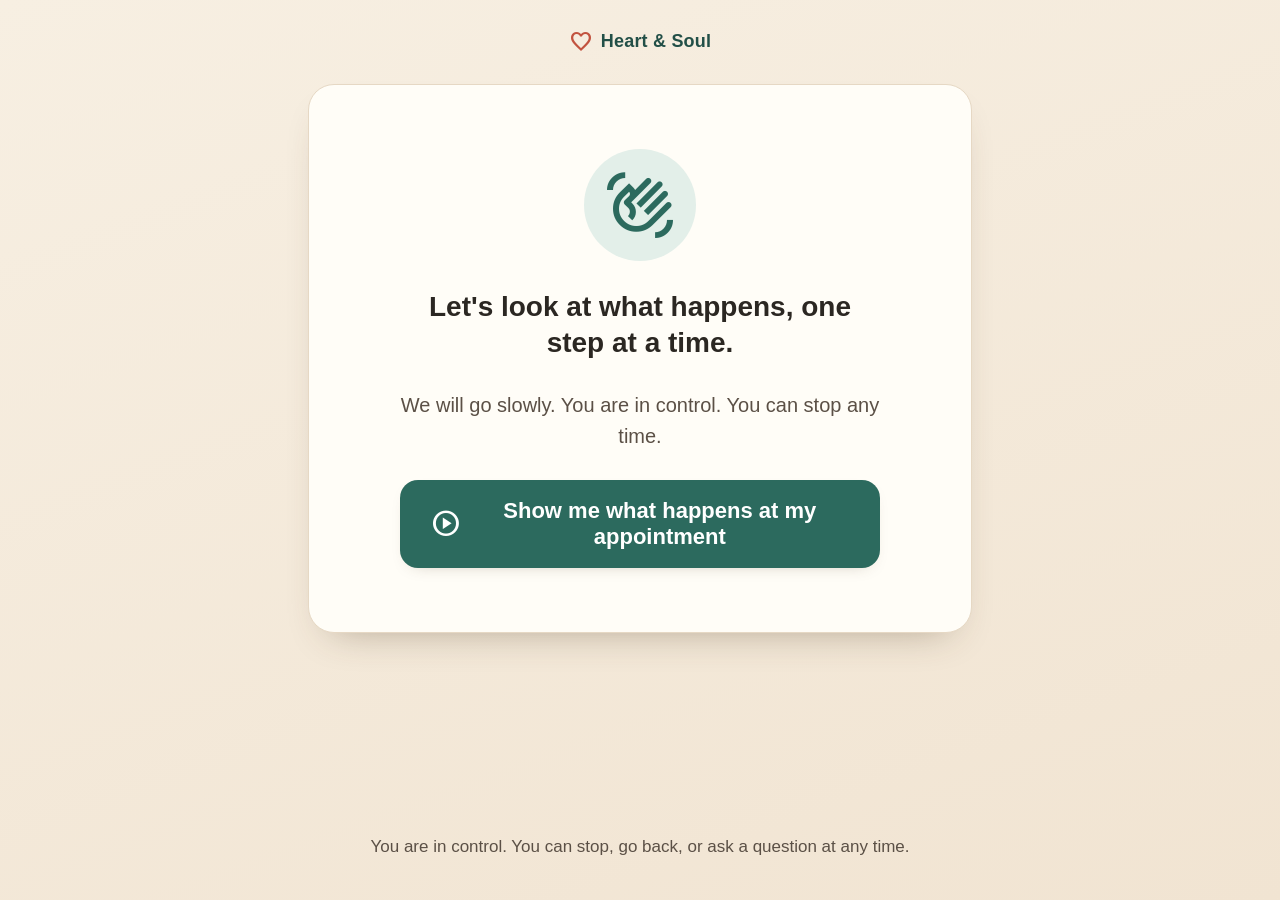
==== robyn-explainer/index.html @ c8f6f1ed "Add Robyn easy-read appointment explainer + Pages redirect Co-Authored-By: Claude Opus 4.8 <noreply@" ====
<!DOCTYPE html>
<html lang="en">
<head>
  <meta charset="UTF-8" />
  <meta name="viewport" content="width=device-width, initial-scale=1, viewport-fit=cover" />
  <title>My appointment, one step at a time</title>
  <meta name="description" content="An easy-read, step-by-step explainer for medical appointments." />
  <link rel="stylesheet" href="style.css" />
</head>
<body>
  <!-- Skip link for keyboard users -->
  <a class="skip-link" href="#main">Skip to the main part</a>

  <div class="app">
    <header class="app__header">
      <span class="brand">
        <span class="symbol brand__mark" aria-hidden="true">favorite</span>
        <span class="brand__name">Heart &amp; Soul</span>
      </span>
    </header>

    <main id="main" class="app__main">

      <!-- ============================================================
           SCREEN: WELCOME
           ============================================================ -->
      <section class="screen screen--welcome is-active" id="screen-welcome" aria-labelledby="welcome-title" tabindex="-1">
        <span class="symbol screen__icon" aria-hidden="true">waving_hand</span>
        <h1 id="welcome-title" class="screen__title">Let's look at what happens, one step at a time.</h1>
        <p class="screen__lead">We will go slowly. You are in control. You can stop any time.</p>
        <button type="button" class="btn btn--primary btn--big" id="start-btn">
          <span class="symbol" aria-hidden="true">play_circle</span>
          <span>Show me what happens at my appointment</span>
        </button>
      </section>

      <!-- ============================================================
           SCREEN: PICKER
           ============================================================ -->
      <section class="screen" id="screen-picker" hidden aria-labelledby="picker-title" tabindex="-1">
        <h2 id="picker-title" class="screen__title">What is your appointment for?</h2>
        <p class="screen__lead">Pick one. We will explain it, step by step.</p>

        <ul class="picker" role="list">
          <li>
            <button type="button" class="card" data-procedure="blood-test">
              <span class="symbol card__icon" aria-hidden="true">bloodtype</span>
              <span class="card__title">Blood test</span>
              <span class="card__hint">We take a little blood to check your health.</span>
            </button>
          </li>
          <li>
            <button type="button" class="card" data-procedure="blood-pressure">
              <span class="symbol card__icon" aria-hidden="true">monitor_heart</span>
              <span class="card__title">Blood pressure check</span>
              <span class="card__hint">A soft band gives your arm a gentle squeeze.</span>
            </button>
          </li>
          <li>
            <button type="button" class="card card--ghost" data-procedure="custom">
              <span class="symbol card__icon" aria-hidden="true">edit_note</span>
              <span class="card__title">Paste my own words</span>
              <span class="card__hint">Put in your own letter. We make it easy to read.</span>
            </button>
          </li>
        </ul>
      </section>

      <!-- ============================================================
           SCREEN: PASTE-MY-OWN-WORDS
           ============================================================ -->
      <section class="screen" id="screen-custom" hidden aria-labelledby="custom-title" tabindex="-1">
        <span class="symbol screen__icon" aria-hidden="true">edit_note</span>
        <h2 id="custom-title" class="screen__title">Paste the words from your letter.</h2>
        <p class="screen__lead">We will break them into small, simple steps you can read.</p>
        <label class="visually-hidden" for="custom-input">Paste your appointment words here</label>
        <textarea id="custom-input" class="custom-input" rows="6"
          placeholder="For example: You have an appointment for a blood test. Please arrive ten minutes early. You do not need to stop eating."></textarea>
        <nav class="step__nav" aria-label="Move between steps">
          <button type="button" class="btn btn--secondary" id="custom-back-btn">
            <span class="symbol" aria-hidden="true">arrow_back</span>
            <span>Back</span>
          </button>
          <button type="button" class="btn btn--primary" id="custom-go-btn">
            <span>Make it easy to read</span>
            <span class="symbol" aria-hidden="true">arrow_forward</span>
          </button>
        </nav>
      </section>

      <!-- ============================================================
           SCREEN: EXPLAINER STEP (one step per screen, data-driven)
           Also renders the CONSENT step when the step has choices.
           ============================================================ -->
      <section class="screen" id="screen-step" hidden aria-labelledby="step-sentence" tabindex="-1">
        <p class="step__count"><span id="step-current">1</span> of <span id="step-total">6</span></p>
        <div class="progress" id="progress" aria-hidden="true"></div>

        <figure class="step__figure">
          <span class="symbol step__icon" id="step-icon" aria-hidden="true">vaccines</span>
        </figure>

        <h2 class="step__sentence" id="step-sentence" tabindex="-1">&nbsp;</h2>

        <p class="step__why">
          <span class="step__why-label">Why this happens</span>
          <span id="step-why-text"></span>
        </p>

        <!-- Consent choices (shown only for a consent step) -->
        <fieldset class="choices" id="step-choices" hidden>
          <legend class="visually-hidden">Choose one</legend>
        </fieldset>

        <!-- Optional self-soothe, only runs when she taps it -->
        <button type="button" class="btn btn--calm" id="countdown-btn" hidden>
          <span class="symbol" aria-hidden="true">self_improvement</span>
          <span>Count me down: 3, 2, 1</span>
        </button>
        <p class="countdown-status" id="countdown-status" role="status" aria-live="assertive"></p>

        <button type="button" class="btn btn--ghost btn--listen" id="listen-step-btn">
          <span class="symbol" aria-hidden="true">volume_up</span>
          <span>Read this step to me</span>
        </button>

        <nav class="step__nav" aria-label="Move between steps">
          <button type="button" class="btn btn--secondary" id="back-btn">
            <span class="symbol" aria-hidden="true">arrow_back</span>
            <span>Back</span>
          </button>
          <button type="button" class="btn btn--primary" id="next-btn">
            <span id="next-label">Next</span>
            <span class="symbol" aria-hidden="true">arrow_forward</span>
          </button>
        </nav>
      </section>

      <!-- ============================================================
           SCREEN: END
           ============================================================ -->
      <section class="screen screen--end" id="screen-end" hidden aria-labelledby="end-title" tabindex="-1">
        <span class="symbol screen__icon screen__icon--good" aria-hidden="true">check_circle</span>
        <h2 id="end-title" class="screen__title">That's the whole visit. You've got this.</h2>
        <p class="screen__lead">You can hear it all out loud, or keep a card to show staff.</p>

        <div class="card-preview" id="card-preview" hidden>
          <p class="card-preview__line">
            <span class="symbol" aria-hidden="true">verified</span>
            <span id="card-preview-text"></span>
          </p>
        </div>

        <div class="end__actions">
          <button type="button" class="btn btn--secondary" id="read-all-btn">
            <span class="symbol" aria-hidden="true">volume_up</span>
            <span>Read the whole thing to me</span>
          </button>
          <button type="button" class="btn btn--primary btn--big" id="download-btn">
            <span class="symbol" aria-hidden="true">download</span>
            <span>Download my card</span>
          </button>
          <button type="button" class="btn btn--ghost" id="restart-btn">
            <span class="symbol" aria-hidden="true">restart_alt</span>
            <span>Start again</span>
          </button>
        </div>
      </section>

    </main>

    <footer class="app__footer">
      <p>You are in control. You can stop, go back, or ask a question at any time.</p>
    </footer>
  </div>

  <!-- ============================================================
       PRINT CARD — hidden on screen, shown only when printing.
       Populated by app.js so "Download my card" (print-to-PDF)
       produces a one-page card with selectable text.
       ============================================================ -->
  <div id="print-card" class="print-card" aria-hidden="true"></div>

  <script src="procedures.js"></script>
  <script src="app.js"></script>
</body>
</html>
---- robyn-explainer/style.css ----
/* ============================================================
   Heart & Soul — easy-read appointment explainer
   Checkpoint 1: design system (warm, calm, easy-read, accessible)

   Built to easy-read principles:
   - one idea per step, plain words, a symbol for each idea
   - body text 20px (well above the 18px floor), nothing under 16px
   - soft warm background (never #fff), warm dark ink at AA+ contrast
   - large touch targets (>=44px, mostly ~60px), generous spacing
   - visible focus ring on every control
   - respects prefers-reduced-motion; no timers, no auto-advance
   ============================================================ */

/* ---- Local icon font (no live fetch) -------------------------------
   Material Symbols Outlined (Apache-2.0), bundled in /assets.
   NOTE: Tested, photo-symbol banks like Photosymbols are the gold
   standard for easy-read and should be swapped in for production.
   One clean, consistent symbol per idea. -------------------------- */
@font-face {
  font-family: "Material Symbols Outlined";
  font-style: normal;
  font-weight: 400;
  font-display: block;
  src: url("assets/material-symbols.woff2") format("woff2");
}

.symbol {
  font-family: "Material Symbols Outlined";
  font-weight: normal;
  font-style: normal;
  line-height: 1;
  letter-spacing: normal;
  text-transform: none;
  display: inline-block;
  white-space: nowrap;
  word-wrap: normal;
  direction: ltr;
  font-feature-settings: "liga";
  -webkit-font-feature-settings: "liga";
  -webkit-font-smoothing: antialiased;
  /* consistent outline style for every symbol */
  font-variation-settings: "FILL" 0, "wght" 400, "GRAD" 0, "opsz" 48;
}

/* ============================================================
   DESIGN TOKENS
   ============================================================ */
:root {
  /* Warm, calm palette ------------------------------------- */
  --bg-1: #f7efe2;          /* soft warm sand (page) */
  --bg-2: #f1e4d2;          /* slightly deeper warm tone */
  --surface: #fffdf7;       /* warm near-white card (never pure #fff) */
  --surface-sunk: #f6eede;  /* sunken warm panel */
  --edge: #e6d8c4;          /* soft warm border */

  --ink: #2b2722;           /* warm near-black text (not pure #000) */
  --ink-soft: #5b5046;      /* muted ink for labels (AA on surface) */

  --primary: #2c6a5e;       /* calm deep teal */
  --primary-strong: #224f47;/* hover/active */
  --primary-tint: #e3efe9;  /* soft teal wash for icon badges */

  --calm: #f3dccb;          /* warm peach for the soothe button */
  --calm-strong: #e9c6ab;
  --calm-ink: #7a4a2f;      /* warm ink that reads on peach */

  --gold: #b9802b;          /* warm highlight for chosen/consent */
  --gold-tint: #f6e9cf;

  --focus: #1452c4;         /* high-contrast focus ring (vivid blue) */

  /* Type scale (rem-based so browser zoom to 200% just works) */
  --fs-body: 1.25rem;       /* 20px  — body floor is 18px, we sit above */
  --fs-small: 1.0625rem;    /* 17px  — labels/hints (never below 16px) */
  --fs-step: 1.625rem;      /* 26px  — the one short sentence */
  --fs-title: 1.75rem;      /* 28px  — screen headings */
  --lh: 1.55;

  /* Spacing — generous and calm */
  --space-1: 0.5rem;
  --space-2: 0.875rem;
  --space-3: 1.25rem;
  --space-4: 1.75rem;
  --space-5: 2.5rem;

  --radius: 18px;
  --radius-lg: 26px;
  --touch: 60px;            /* min target height (>= 44px floor) */
  --shadow: 0 18px 40px -24px rgba(74, 56, 32, 0.45);
  --shadow-soft: 0 6px 18px -12px rgba(74, 56, 32, 0.4);

  --maxw: 44rem;            /* ~704px reading column */
}

/* ============================================================
   RESET / BASE
   ============================================================ */
*,
*::before,
*::after { box-sizing: border-box; }

html { font-size: 100%; -webkit-text-size-adjust: 100%; }

body {
  margin: 0;
  min-height: 100vh;
  font-family: Verdana, Tahoma, "Open Sans", "Segoe UI", sans-serif;
  font-size: var(--fs-body);
  line-height: var(--lh);
  color: var(--ink);
  background: linear-gradient(160deg, var(--bg-1) 0%, var(--bg-2) 100%);
  background-attachment: fixed;
  /* never let text grow a horizontal scrollbar at 200% zoom */
  overflow-x: hidden;
}

p { margin: 0; }
ul { margin: 0; padding: 0; list-style: none; }
strong { font-weight: 700; }

/* Visible focus on EVERY interactive control */
:focus-visible {
  outline: 3px solid var(--focus);
  outline-offset: 3px;
  border-radius: 6px;
}
/* keep it clear even on rounded buttons */
.btn:focus-visible,
.card:focus-visible,
.choice:focus-within {
  outline: 3px solid var(--focus);
  outline-offset: 3px;
}

/* Skip link */
.skip-link {
  position: absolute;
  left: 50%;
  top: -100px;
  transform: translateX(-50%);
  background: var(--ink);
  color: #fff;
  padding: var(--space-2) var(--space-3);
  border-radius: 0 0 var(--radius) var(--radius);
  font-size: var(--fs-small);
  z-index: 20;
  transition: top 0.15s ease;
}
.skip-link:focus { top: 0; }

.visually-hidden {
  position: absolute !important;
  width: 1px; height: 1px;
  padding: 0; margin: -1px;
  overflow: hidden; clip: rect(0 0 0 0);
  white-space: nowrap; border: 0;
}

/* ============================================================
   APP SHELL
   ============================================================ */
.app {
  width: 100%;
  max-width: var(--maxw);
  margin-inline: auto;
  min-height: 100vh;
  padding: var(--space-4) var(--space-3) var(--space-5);
  display: flex;
  flex-direction: column;
  gap: var(--space-4);
}

.app__header { display: flex; justify-content: center; }

.brand {
  display: inline-flex;
  align-items: center;
  gap: 0.5rem;
  color: var(--primary-strong);
  font-weight: 700;
  letter-spacing: 0.01em;
}
.brand__mark { font-size: 1.5rem; color: #c2533f; }
.brand__name { font-size: 1.125rem; }

.app__main {
  flex: 1;
  display: flex;
  flex-direction: column;
}

.app__footer {
  text-align: center;
  color: var(--ink-soft);
  font-size: var(--fs-small);
  max-width: 34rem;
  margin-inline: auto;
}

/* ============================================================
   SCREENS (one shown at a time)
   ============================================================ */
.screen {
  background: var(--surface);
  border: 1px solid var(--edge);
  border-radius: var(--radius-lg);
  box-shadow: var(--shadow);
  padding: var(--space-5) var(--space-4);
  display: flex;
  flex-direction: column;
  align-items: center;
  text-align: center;
  gap: var(--space-3);
}
/* `hidden` must win over the flex display above */
.screen[hidden] { display: none; }

.screen__icon {
  font-size: 4.5rem;
  color: var(--primary);
  background: var(--primary-tint);
  border-radius: 50%;
  width: 7rem;
  height: 7rem;
  display: inline-flex;
  align-items: center;
  justify-content: center;
}
.screen__icon--good { color: var(--primary); background: var(--primary-tint); }

.screen__title {
  margin: 0;
  font-size: var(--fs-title);
  line-height: 1.3;
  font-weight: 700;
  max-width: 30rem;
}
.screen__lead {
  color: var(--ink-soft);
  max-width: 30rem;
}

/* ============================================================
   BUTTONS  (large targets, clear states)
   ============================================================ */
.btn {
  font-family: inherit;
  font-size: var(--fs-body);
  font-weight: 700;
  line-height: 1.2;
  min-height: var(--touch);
  padding: 0.85rem 1.5rem;
  border-radius: var(--radius);
  border: 2px solid transparent;
  cursor: pointer;
  display: inline-flex;
  align-items: center;
  justify-content: center;
  gap: 0.6rem;
  text-align: center;
  transition: background-color 0.15s ease, border-color 0.15s ease,
              transform 0.08s ease, box-shadow 0.15s ease;
}
.btn .symbol { font-size: 1.6rem; }
.btn:active { transform: translateY(1px); }

.btn--big {
  font-size: 1.375rem;
  min-height: 68px;
  padding: 1rem 1.75rem;
}
.btn--big .symbol { font-size: 1.9rem; }

.btn--primary {
  background: var(--primary);
  color: #fff;
  box-shadow: var(--shadow-soft);
}
.btn--primary:hover { background: var(--primary-strong); }

.btn--secondary {
  background: var(--surface);
  color: var(--primary-strong);
  border-color: var(--primary);
}
.btn--secondary:hover { background: var(--primary-tint); }

.btn--ghost {
  background: transparent;
  color: var(--ink-soft);
  border-color: var(--edge);
}
.btn--ghost:hover { background: var(--surface-sunk); color: var(--ink); }

.btn--calm {
  background: var(--calm);
  color: var(--calm-ink);
  border-color: var(--calm-strong);
}
.btn--calm:hover { background: var(--calm-strong); }

.btn--listen { font-weight: 700; }

/* ============================================================
   WELCOME
   ============================================================ */
.screen--welcome { gap: var(--space-4); padding-block: clamp(2.5rem, 8vh, 4rem); }
.screen--welcome .btn { max-width: 30rem; width: 100%; }

/* ============================================================
   PICKER
   ============================================================ */
.picker {
  display: grid;
  gap: var(--space-3);
  width: 100%;
  margin-top: var(--space-2);
}
.card {
  font-family: inherit;
  width: 100%;
  background: var(--surface);
  border: 2px solid var(--edge);
  border-radius: var(--radius);
  padding: var(--space-3) var(--space-4);
  display: grid;
  grid-template-columns: auto 1fr;
  grid-template-rows: auto auto;
  column-gap: var(--space-3);
  row-gap: 0.25rem;
  align-items: center;
  text-align: left;
  cursor: pointer;
  min-height: 5.5rem;
  transition: border-color 0.15s ease, background-color 0.15s ease,
              transform 0.08s ease, box-shadow 0.15s ease;
}
.card:hover {
  border-color: var(--primary);
  background: var(--primary-tint);
  box-shadow: var(--shadow-soft);
}
.card:active { transform: translateY(1px); }
.card__icon {
  grid-row: 1 / span 2;
  font-size: 2.75rem;
  color: var(--primary);
}
.card__title { font-size: 1.375rem; font-weight: 700; color: var(--ink); }
.card__hint { font-size: var(--fs-small); color: var(--ink-soft); }
.card--ghost {
  border-style: dashed;
  background: transparent;
}
.card--ghost .card__icon { color: var(--ink-soft); }

/* ============================================================
   EXPLAINER STEP
   ============================================================ */
.step__count {
  font-size: var(--fs-small);
  font-weight: 700;
  letter-spacing: 0.08em;
  text-transform: uppercase;
  color: var(--ink-soft);
}

.progress {
  display: flex;
  gap: 0.6rem;
  align-items: center;
  margin-bottom: var(--space-1);
}
.progress__dot {
  width: 0.85rem; height: 0.85rem;
  border-radius: 50%;
  background: var(--edge);
}
.progress__dot.is-done { background: var(--primary); }
.progress__dot.is-now {
  background: var(--surface);
  border: 4px solid var(--primary);
  width: 1.15rem; height: 1.15rem;
}

.step__figure { margin: 0; }
.step__icon {
  font-size: 5.5rem;
  color: var(--primary);
  background: var(--primary-tint);
  border-radius: 50%;
  width: 8.5rem;
  height: 8.5rem;
  display: inline-flex;
  align-items: center;
  justify-content: center;
}

.step__sentence {
  margin: 0;
  font-size: var(--fs-step);
  line-height: 1.35;
  font-weight: 700;
  max-width: 28rem;
}

/* hard word shown with a plain inline explanation */
.term {
  text-decoration: underline dotted var(--gold);
  text-underline-offset: 4px;
}
.term__gloss {
  font-weight: 400;
  color: var(--ink-soft);
  font-size: 1.375rem;        /* still well above 16px */
}

.step__why {
  background: var(--surface-sunk);
  border: 1px solid var(--edge);
  border-radius: var(--radius);
  padding: var(--space-3) var(--space-3);
  max-width: 30rem;
  color: var(--ink);
}
.step__why-label {
  display: block;
  font-size: var(--fs-small);
  font-weight: 700;
  text-transform: uppercase;
  letter-spacing: 0.06em;
  color: var(--primary-strong);
  margin-bottom: 0.35rem;
}

.btn--calm,
.btn--listen { width: 100%; max-width: 28rem; }

.step__nav {
  display: flex;
  gap: var(--space-3);
  width: 100%;
  max-width: 30rem;
  margin-top: var(--space-2);
}
.step__nav .btn { flex: 1; }

/* ============================================================
   CONSENT
   ============================================================ */
.choices {
  border: 0;
  margin: 0;
  padding: 0;
  display: grid;
  gap: var(--space-2);
  width: 100%;
  max-width: 30rem;
}
.choice { display: block; cursor: pointer; }
.choice input { position: absolute; opacity: 0; pointer-events: none; }
.choice__body {
  display: flex;
  align-items: center;
  gap: var(--space-3);
  background: var(--surface);
  border: 2px solid var(--edge);
  border-radius: var(--radius);
  padding: var(--space-3);
  min-height: var(--touch);
  transition: border-color 0.15s ease, background-color 0.15s ease;
}
.choice__icon { font-size: 2rem; color: var(--ink-soft); }
.choice__text { font-size: 1.375rem; font-weight: 700; flex: 1; text-align: left; }
.choice__tick {
  font-size: 1.6rem;
  color: var(--primary);
  opacity: 0;
}
.choice:hover .choice__body { border-color: var(--primary); background: var(--primary-tint); }
.choice input:checked + .choice__body {
  border-color: var(--primary);
  background: var(--primary-tint);
}
.choice input:checked + .choice__body .choice__tick { opacity: 1; }
.choice input:checked + .choice__body .choice__icon { color: var(--primary); }

/* ============================================================
   END / CARD
   ============================================================ */
.screen--end .card-preview {
  width: 100%;
  max-width: 30rem;
  background: var(--gold-tint);
  border: 1px solid #e7d3a6;
  border-radius: var(--radius);
  padding: var(--space-3);
}
.card-preview__line {
  display: flex;
  align-items: center;
  gap: 0.6rem;
  justify-content: center;
  font-size: 1.25rem;
  color: #6f4e15;
  flex-wrap: wrap;
}
.card-preview__line .symbol { font-size: 1.6rem; color: var(--gold); }

.end__actions {
  display: flex;
  flex-direction: column;
  gap: var(--space-3);
  width: 100%;
  max-width: 30rem;
  margin-top: var(--space-2);
}

/* ============================================================
   PASTE MY OWN WORDS
   ============================================================ */
.custom-input {
  width: 100%;
  max-width: 32rem;
  font-family: inherit;
  font-size: var(--fs-body);
  line-height: var(--lh);
  color: var(--ink);
  background: var(--surface);
  border: 2px solid var(--edge);
  border-radius: var(--radius);
  padding: var(--space-3);
  resize: vertical;
  min-height: 9rem;
}
.custom-input:focus-visible { outline: 3px solid var(--focus); outline-offset: 3px; }
.custom-input::placeholder { color: #9a8c7c; }

/* ============================================================
   COUNTDOWN (only runs on tap)
   ============================================================ */
.countdown-status {
  min-height: 2.6rem;
  font-size: 2.25rem;
  font-weight: 700;
  color: var(--primary-strong);
  line-height: 1.1;
}
.countdown-status:empty { min-height: 0; }

/* ============================================================
   PRINTABLE CARD
   Hidden on screen; revealed only when printing (print-to-PDF).
   Real text => selectable in the saved PDF.
   ============================================================ */
.print-card { display: none; }

@media print {
  @page { size: A4 portrait; margin: 14mm; }

  /* hide the interactive app, show only the card */
  .app, .skip-link { display: none !important; }

  html, body {
    background: #fff !important;
    color: #1c1c1c;
    font-size: 12pt;
  }

  .print-card {
    display: block;
    color: #1c1c1c;
    font-family: Verdana, Tahoma, "Open Sans", sans-serif;
  }

  .pc-head {
    display: flex;
    align-items: center;
    gap: 10px;
    border-bottom: 2px solid #2c6a5e;
    padding-bottom: 8px;
    margin-bottom: 12px;
  }
  .pc-head__mark { font-size: 26pt; color: #c2533f; }
  .pc-kicker {
    margin: 0; font-size: 10pt; letter-spacing: 0.08em;
    text-transform: uppercase; color: #2c6a5e; font-weight: 700;
  }
  .pc-title { margin: 0; font-size: 20pt; }

  .pc-consent {
    display: flex; align-items: center; gap: 8px;
    background: #f6e9cf;
    border: 1.5pt solid #b9802b;
    border-radius: 8px;
    padding: 8px 12px;
    margin-bottom: 14px;
    font-size: 13pt;
  }
  .pc-consent .symbol { font-size: 18pt; color: #b9802b; }

  .pc-steps { list-style: none; margin: 0; padding: 0; }
  .pc-step {
    display: flex;
    gap: 12px;
    align-items: flex-start;
    padding: 9px 0;
    border-bottom: 1pt solid #e3d8c5;
    break-inside: avoid;
  }
  .pc-step__icon {
    font-size: 22pt; color: #2c6a5e;
    flex: 0 0 auto;
  }
  .pc-step__body { flex: 1; }
  .pc-step__sentence { margin: 0; font-size: 13pt; font-weight: 700; }
  .pc-num { color: #2c6a5e; }
  .pc-step__why { margin: 2px 0 0; font-size: 11pt; color: #444; }
  .pc-gloss { display: block; margin-top: 2px; font-size: 10pt; color: #6f5a2a; }

  .pc-foot {
    margin-top: 14px;
    font-size: 11pt;
    color: #333;
    font-style: italic;
  }
}

/* ============================================================
   MOTION — respect prefers-reduced-motion
   ============================================================ */
@media (prefers-reduced-motion: reduce) {
  *,
  *::before,
  *::after {
    animation-duration: 0.001ms !important;
    animation-iteration-count: 1 !important;
    transition-duration: 0.001ms !important;
    scroll-behavior: auto !important;
  }
}

/* ============================================================
   SMALL SCREENS
   ============================================================ */
@media (max-width: 30rem) {
  :root { --fs-step: 1.5rem; --fs-title: 1.5rem; }
  .app { padding-inline: var(--space-2); }
  .screen { padding: var(--space-4) var(--space-3); }
  .step__nav { flex-direction: row; }
}
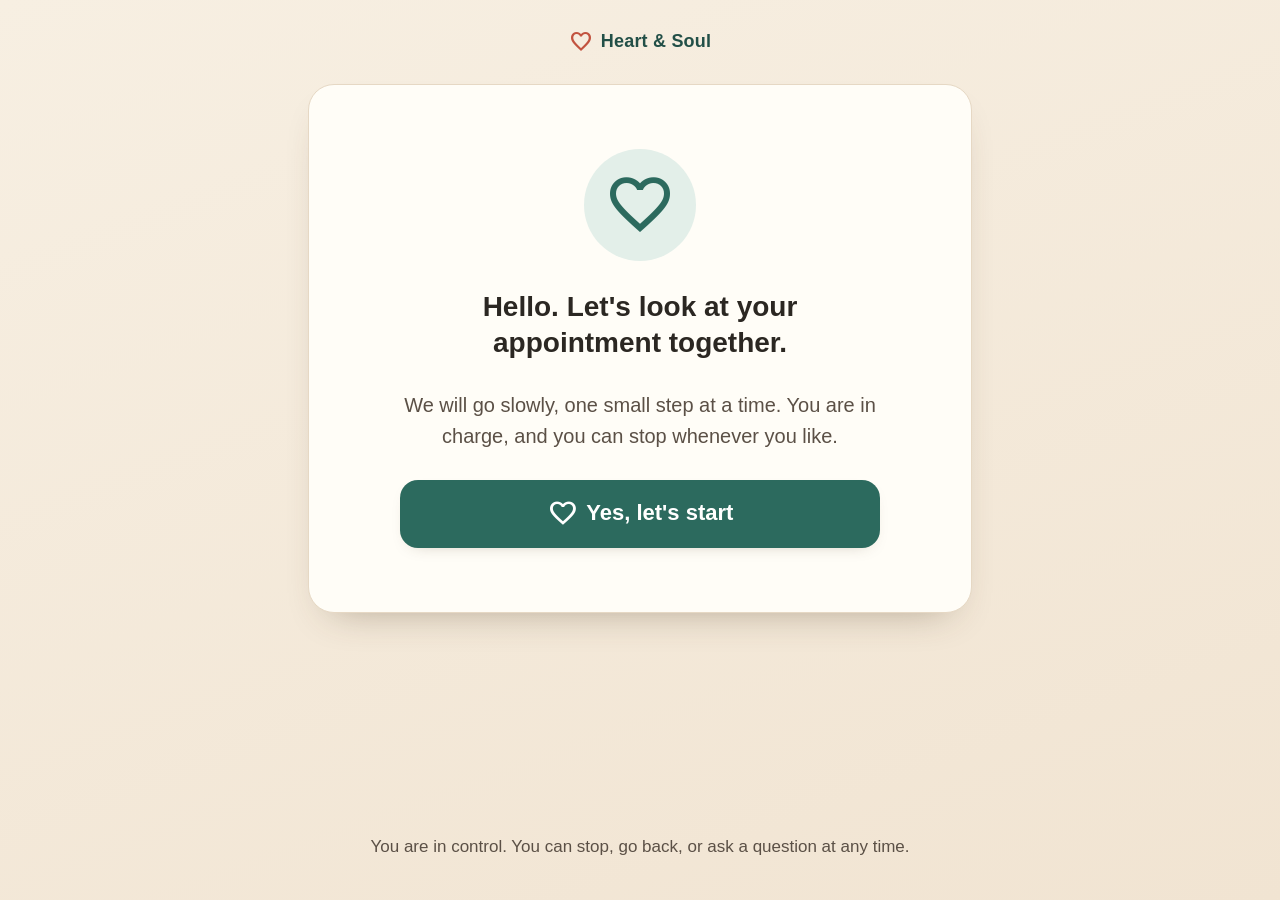
==== commit 6d70b226: "Checkpoint 4: personalised, conversational, staff-aware card - name step + personalised, conversatio" ====
--- a/robyn-explainer/index.html
+++ b/robyn-explainer/index.html
@@ -8,7 +8,6 @@
   <link rel="stylesheet" href="style.css" />
 </head>
 <body>
-  <!-- Skip link for keyboard users -->
   <a class="skip-link" href="#main">Skip to the main part</a>
 
   <div class="app">
@@ -21,32 +20,47 @@
 
     <main id="main" class="app__main">
 
-      <!-- ============================================================
-           SCREEN: WELCOME
-           ============================================================ -->
+      <!-- ============================== WELCOME ============================== -->
       <section class="screen screen--welcome is-active" id="screen-welcome" aria-labelledby="welcome-title" tabindex="-1">
+        <span class="symbol screen__icon" aria-hidden="true">favorite</span>
+        <h1 id="welcome-title" class="screen__title">Hello. Let's look at your appointment together.</h1>
+        <p class="screen__lead">We will go slowly, one small step at a time. You are in charge, and you can stop whenever you like.</p>
+        <button type="button" class="btn btn--primary btn--big" id="start-btn">
+          <span class="symbol" aria-hidden="true">favorite</span>
+          <span>Yes, let's start</span>
+        </button>
+      </section>
+
+      <!-- ============================== NAME ============================== -->
+      <section class="screen" id="screen-name" hidden aria-labelledby="name-title" tabindex="-1">
         <span class="symbol screen__icon" aria-hidden="true">waving_hand</span>
-        <h1 id="welcome-title" class="screen__title">Let's look at what happens, one step at a time.</h1>
-        <p class="screen__lead">We will go slowly. You are in control. You can stop any time.</p>
-        <button type="button" class="btn btn--primary btn--big" id="start-btn">
-          <span class="symbol" aria-hidden="true">play_circle</span>
-          <span>Show me what happens at my appointment</span>
-        </button>
-      </section>
-
-      <!-- ============================================================
-           SCREEN: PICKER
-           ============================================================ -->
+        <h2 id="name-title" class="screen__title">First, what should we call you?</h2>
+        <p class="screen__lead">We use your name to make this yours. You can skip this if you like.</p>
+        <label class="visually-hidden" for="name-input">Your name</label>
+        <input type="text" id="name-input" class="text-input" autocomplete="given-name"
+          placeholder="Type your name" maxlength="40" />
+        <nav class="step__nav" aria-label="Continue">
+          <button type="button" class="btn btn--ghost" id="name-skip-btn">
+            <span>Skip</span>
+          </button>
+          <button type="button" class="btn btn--primary" id="name-continue-btn">
+            <span>Continue</span>
+            <span class="symbol" aria-hidden="true">arrow_forward</span>
+          </button>
+        </nav>
+      </section>
+
+      <!-- ============================== PICKER ============================== -->
       <section class="screen" id="screen-picker" hidden aria-labelledby="picker-title" tabindex="-1">
         <h2 id="picker-title" class="screen__title">What is your appointment for?</h2>
-        <p class="screen__lead">Pick one. We will explain it, step by step.</p>
+        <p class="screen__lead">Pick one. We will explain it, gently, step by step.</p>
 
         <ul class="picker" role="list">
           <li>
             <button type="button" class="card" data-procedure="blood-test">
               <span class="symbol card__icon" aria-hidden="true">bloodtype</span>
               <span class="card__title">Blood test</span>
-              <span class="card__hint">We take a little blood to check your health.</span>
+              <span class="card__hint">A few small, gentle steps to check your health.</span>
             </button>
           </li>
           <li>
@@ -66,16 +80,37 @@
         </ul>
       </section>
 
-      <!-- ============================================================
-           SCREEN: PASTE-MY-OWN-WORDS
-           ============================================================ -->
+      <!-- ============================== PASTE / UPLOAD ============================== -->
       <section class="screen" id="screen-custom" hidden aria-labelledby="custom-title" tabindex="-1">
         <span class="symbol screen__icon" aria-hidden="true">edit_note</span>
         <h2 id="custom-title" class="screen__title">Paste the words from your letter.</h2>
-        <p class="screen__lead">We will break them into small, simple steps you can read.</p>
+        <p class="screen__lead">We turn them into small, simple steps with a picture for each one.</p>
+
+        <div class="helper" role="note">
+          <p class="helper__title"><span class="symbol" aria-hidden="true">lightbulb</span> Why letters are hard</p>
+          <p class="helper__body">Letters often use long words, squeeze everything together, and have no pictures. We fix all three.</p>
+        </div>
+
+        <p class="examples__label">Common letters people paste:</p>
+        <div class="examples" id="examples">
+          <button type="button" class="chip" data-example="blood">Blood test letter</button>
+          <button type="button" class="chip" data-example="xray">X-ray letter</button>
+          <button type="button" class="chip" data-example="preop">Pre-op letter</button>
+        </div>
+
         <label class="visually-hidden" for="custom-input">Paste your appointment words here</label>
-        <textarea id="custom-input" class="custom-input" rows="6"
-          placeholder="For example: You have an appointment for a blood test. Please arrive ten minutes early. You do not need to stop eating."></textarea>
+        <textarea id="custom-input" class="text-input custom-input" rows="6"
+          placeholder="For example: You have an appointment for a blood test. Please come ten minutes early. You do not need to stop eating."></textarea>
+
+        <div class="custom-tools">
+          <label class="btn btn--secondary upload-btn">
+            <span class="symbol" aria-hidden="true">upload_file</span>
+            <span>Upload a text file</span>
+            <input type="file" id="custom-file" accept=".txt,.text,.md,.rtf,text/plain" class="visually-hidden" />
+          </label>
+          <span class="custom-tools__hint" id="custom-file-name">No file chosen yet.</span>
+        </div>
+
         <nav class="step__nav" aria-label="Move between steps">
           <button type="button" class="btn btn--secondary" id="custom-back-btn">
             <span class="symbol" aria-hidden="true">arrow_back</span>
@@ -88,10 +123,7 @@
         </nav>
       </section>
 
-      <!-- ============================================================
-           SCREEN: EXPLAINER STEP (one step per screen, data-driven)
-           Also renders the CONSENT step when the step has choices.
-           ============================================================ -->
+      <!-- ============================== STEP / CONSENT ============================== -->
       <section class="screen" id="screen-step" hidden aria-labelledby="step-sentence" tabindex="-1">
         <p class="step__count"><span id="step-current">1</span> of <span id="step-total">6</span></p>
         <div class="progress" id="progress" aria-hidden="true"></div>
@@ -101,23 +133,31 @@
         </figure>
 
         <h2 class="step__sentence" id="step-sentence" tabindex="-1">&nbsp;</h2>
+
+        <p class="step__note" id="step-note" hidden>
+          <span class="symbol" aria-hidden="true">info</span>
+          <span id="step-note-text"></span>
+        </p>
 
         <p class="step__why">
           <span class="step__why-label">Why this happens</span>
           <span id="step-why-text"></span>
         </p>
 
-        <!-- Consent choices (shown only for a consent step) -->
         <fieldset class="choices" id="step-choices" hidden>
           <legend class="visually-hidden">Choose one</legend>
         </fieldset>
 
-        <!-- Optional self-soothe, only runs when she taps it -->
-        <button type="button" class="btn btn--calm" id="countdown-btn" hidden>
-          <span class="symbol" aria-hidden="true">self_improvement</span>
-          <span>Count me down: 3, 2, 1</span>
-        </button>
-        <p class="countdown-status" id="countdown-status" role="status" aria-live="assertive"></p>
+        <!-- Self-soothe: shown ONLY on the needle step. A shared cue:
+             she taps it and the staff count down with her. -->
+        <div class="soothe" id="soothe" hidden>
+          <p class="soothe__lead">When you are ready, count down together.</p>
+          <button type="button" class="btn btn--calm" id="countdown-btn">
+            <span class="symbol" aria-hidden="true">favorite</span>
+            <span>Count down with me: 3, 2, 1</span>
+          </button>
+          <p class="countdown-status" id="countdown-status" role="status" aria-live="assertive"></p>
+        </div>
 
         <button type="button" class="btn btn--ghost btn--listen" id="listen-step-btn">
           <span class="symbol" aria-hidden="true">volume_up</span>
@@ -136,13 +176,11 @@
         </nav>
       </section>
 
-      <!-- ============================================================
-           SCREEN: END
-           ============================================================ -->
+      <!-- ============================== END ============================== -->
       <section class="screen screen--end" id="screen-end" hidden aria-labelledby="end-title" tabindex="-1">
         <span class="symbol screen__icon screen__icon--good" aria-hidden="true">check_circle</span>
         <h2 id="end-title" class="screen__title">That's the whole visit. You've got this.</h2>
-        <p class="screen__lead">You can hear it all out loud, or keep a card to show staff.</p>
+        <p class="screen__lead">Keep a card to show the staff, or hear it all out loud.</p>
 
         <div class="card-preview" id="card-preview" hidden>
           <p class="card-preview__line">
@@ -151,20 +189,34 @@
           </p>
         </div>
 
-        <div class="end__actions">
-          <button type="button" class="btn btn--secondary" id="read-all-btn">
-            <span class="symbol" aria-hidden="true">volume_up</span>
-            <span>Read the whole thing to me</span>
-          </button>
-          <button type="button" class="btn btn--primary btn--big" id="download-btn">
-            <span class="symbol" aria-hidden="true">download</span>
-            <span>Download my card</span>
-          </button>
-          <button type="button" class="btn btn--ghost" id="restart-btn">
-            <span class="symbol" aria-hidden="true">restart_alt</span>
-            <span>Start again</span>
-          </button>
-        </div>
+        <button type="button" class="btn btn--secondary" id="read-all-btn">
+          <span class="symbol" aria-hidden="true">volume_up</span>
+          <span>Read the whole thing to me</span>
+        </button>
+
+        <div class="downloads">
+          <p class="downloads__label">Download my card</p>
+          <div class="downloads__row">
+            <button type="button" class="btn btn--primary dl-btn" id="dl-pdf">
+              <span class="symbol" aria-hidden="true">picture_as_pdf</span>
+              <span>PDF</span>
+            </button>
+            <button type="button" class="btn btn--primary dl-btn" id="dl-jpg">
+              <span class="symbol" aria-hidden="true">image</span>
+              <span>Picture</span>
+            </button>
+            <button type="button" class="btn btn--primary dl-btn" id="dl-rtf">
+              <span class="symbol" aria-hidden="true">description</span>
+              <span>Rich text</span>
+            </button>
+          </div>
+          <p class="downloads__status" id="downloads-status" role="status" aria-live="polite"></p>
+        </div>
+
+        <button type="button" class="btn btn--ghost" id="restart-btn">
+          <span class="symbol" aria-hidden="true">restart_alt</span>
+          <span>Start again</span>
+        </button>
       </section>
 
     </main>
@@ -174,13 +226,12 @@
     </footer>
   </div>
 
-  <!-- ============================================================
-       PRINT CARD — hidden on screen, shown only when printing.
-       Populated by app.js so "Download my card" (print-to-PDF)
-       produces a one-page card with selectable text.
-       ============================================================ -->
+  <!-- Printable / capturable card. Built by app.js with clear sections:
+       one for the patient's preferences, one addressed to the staff. -->
   <div id="print-card" class="print-card" aria-hidden="true"></div>
 
+  <script src="assets/vendor/jspdf.umd.min.js"></script>
+  <script src="assets/vendor/html2canvas.min.js"></script>
   <script src="procedures.js"></script>
   <script src="app.js"></script>
 </body>
--- a/robyn-explainer/style.css
+++ b/robyn-explainer/style.css
@@ -517,9 +517,9 @@
 }
 
 /* ============================================================
-   PASTE MY OWN WORDS
-   ============================================================ */
-.custom-input {
+   TEXT INPUTS (name + paste)
+   ============================================================ */
+.text-input {
   width: 100%;
   max-width: 32rem;
   font-family: inherit;
@@ -530,11 +530,92 @@
   border: 2px solid var(--edge);
   border-radius: var(--radius);
   padding: var(--space-3);
-  resize: vertical;
-  min-height: 9rem;
-}
-.custom-input:focus-visible { outline: 3px solid var(--focus); outline-offset: 3px; }
-.custom-input::placeholder { color: #9a8c7c; }
+}
+.text-input:focus-visible { outline: 3px solid var(--focus); outline-offset: 3px; }
+.text-input::placeholder { color: #9a8c7c; }
+#name-input { text-align: center; min-height: var(--touch); }
+.custom-input { resize: vertical; min-height: 9rem; }
+
+/* ---- paste screen: helper + examples + upload ---- */
+.helper {
+  width: 100%; max-width: 32rem;
+  background: var(--primary-tint);
+  border: 1px solid #cfe2da;
+  border-radius: var(--radius);
+  padding: var(--space-3);
+  text-align: left;
+}
+.helper__title {
+  display: flex; align-items: center; gap: 0.5rem;
+  font-weight: 700; color: var(--primary-strong); margin-bottom: 0.25rem;
+}
+.helper__title .symbol { font-size: 1.5rem; }
+.helper__body { font-size: var(--fs-small); color: var(--ink); }
+
+.examples__label {
+  width: 100%; max-width: 32rem; text-align: left;
+  font-size: var(--fs-small); font-weight: 700; color: var(--ink-soft);
+}
+.examples { display: flex; flex-wrap: wrap; gap: var(--space-2); width: 100%; max-width: 32rem; }
+.chip {
+  font-family: inherit; font-size: var(--fs-small); font-weight: 700;
+  color: var(--primary-strong);
+  background: var(--surface);
+  border: 2px solid var(--primary);
+  border-radius: 999px;
+  padding: 0.6rem 1.1rem;
+  min-height: 44px;
+  cursor: pointer;
+}
+.chip:hover { background: var(--primary-tint); }
+
+.custom-tools {
+  display: flex; align-items: center; gap: var(--space-3); flex-wrap: wrap;
+  width: 100%; max-width: 32rem;
+}
+.upload-btn { cursor: pointer; }
+.custom-tools__hint { font-size: var(--fs-small); color: var(--ink-soft); }
+
+/* ============================================================
+   STEP "GOOD TO KNOW" NOTE
+   ============================================================ */
+.step__note {
+  display: flex; align-items: flex-start; gap: 0.6rem;
+  width: 100%; max-width: 30rem;
+  background: var(--gold-tint);
+  border: 1px solid #e7d3a6;
+  border-radius: var(--radius);
+  padding: var(--space-2) var(--space-3);
+  text-align: left;
+  color: #6f4e15;
+  font-size: var(--fs-small);
+}
+.step__note[hidden] { display: none; }
+.step__note .symbol { font-size: 1.4rem; color: var(--gold); flex: 0 0 auto; }
+
+/* ============================================================
+   SOOTHE (countdown — needle step only)
+   ============================================================ */
+.soothe {
+  display: flex; flex-direction: column; align-items: center; gap: var(--space-2);
+  width: 100%; max-width: 28rem;
+}
+.soothe[hidden] { display: none; }
+.soothe__lead { font-size: var(--fs-small); color: var(--ink-soft); }
+.soothe .btn--calm { width: 100%; }
+
+/* ============================================================
+   DOWNLOADS (PDF / Picture / Rich text)
+   ============================================================ */
+.downloads { width: 100%; max-width: 30rem; }
+.downloads__label {
+  font-size: var(--fs-small); font-weight: 700; letter-spacing: 0.04em;
+  text-transform: uppercase; color: var(--ink-soft); margin-bottom: var(--space-2);
+}
+.downloads__row { display: flex; gap: var(--space-2); }
+.dl-btn { flex: 1; flex-direction: column; gap: 0.25rem; padding: 0.75rem 0.5rem; }
+.dl-btn .symbol { font-size: 1.9rem; }
+.downloads__status { margin-top: var(--space-2); font-size: var(--fs-small); color: var(--primary-strong); min-height: 1.4rem; }
 
 /* ============================================================
    COUNTDOWN (only runs on tap)
@@ -549,81 +630,52 @@
 .countdown-status:empty { min-height: 0; }
 
 /* ============================================================
-   PRINTABLE CARD
-   Hidden on screen; revealed only when printing (print-to-PDF).
-   Real text => selectable in the saved PDF.
-   ============================================================ */
-.print-card { display: none; }
+   THE CARD (printable + capturable as a JPG)
+   pc-* visual styles live at top level so html2canvas can render
+   the card off-screen; print + capture just reveal it.
+   ============================================================ */
+.print-card {
+  display: none;
+  width: 720px;
+  box-sizing: border-box;
+  background: #ffffff;
+  color: #1c1c1c;
+  font-family: Verdana, Tahoma, "Open Sans", sans-serif;
+  padding: 32px;
+}
+/* off-screen render target for the JPG capture */
+.print-card.is-capturing { display: block; position: fixed; left: -10000px; top: 0; }
+
+.pc-head { display: flex; align-items: center; gap: 12px; border-bottom: 3px solid #2c6a5e; padding-bottom: 10px; margin-bottom: 16px; }
+.pc-head__mark { font-size: 34px; color: #c2533f; }
+.pc-kicker { margin: 0; font-size: 13px; letter-spacing: 0.08em; text-transform: uppercase; color: #2c6a5e; font-weight: 700; }
+.pc-title { margin: 0; font-size: 26px; }
+
+.pc-section { margin-bottom: 16px; }
+.pc-section--staff { background: #f6e9cf; border: 1.5px solid #b9802b; border-radius: 10px; padding: 12px 14px; }
+.pc-h { display: flex; align-items: center; gap: 6px; margin: 0 0 6px; font-size: 13px; letter-spacing: 0.06em; text-transform: uppercase; font-weight: 700; color: #2c6a5e; }
+.pc-section--staff .pc-h { color: #8a5a12; }
+.pc-section--staff .pc-h .symbol { color: #b9802b; font-size: 18px; }
+.pc-line { margin: 0 0 4px; font-size: 15px; }
+
+.pc-steps { list-style: none; margin: 0; padding: 0; }
+.pc-step { display: flex; gap: 12px; align-items: flex-start; padding: 10px 0; border-bottom: 1px solid #e3d8c5; }
+.pc-step__icon { font-size: 28px; color: #2c6a5e; flex: 0 0 auto; }
+.pc-step__body { flex: 1; }
+.pc-step__sentence { margin: 0; font-size: 15px; font-weight: 700; }
+.pc-num { color: #2c6a5e; }
+.pc-step__why { margin: 2px 0 0; font-size: 13px; color: #444; }
+.pc-step__note { margin: 2px 0 0; font-size: 13px; color: #6f4e15; }
+.pc-gloss { margin: 2px 0 0; font-size: 12px; color: #6f5a2a; }
+
+.pc-foot { margin-top: 14px; font-size: 13px; color: #333; font-style: italic; }
 
 @media print {
-  @page { size: A4 portrait; margin: 14mm; }
-
-  /* hide the interactive app, show only the card */
+  @page { size: A4 portrait; margin: 12mm; }
   .app, .skip-link { display: none !important; }
-
-  html, body {
-    background: #fff !important;
-    color: #1c1c1c;
-    font-size: 12pt;
-  }
-
-  .print-card {
-    display: block;
-    color: #1c1c1c;
-    font-family: Verdana, Tahoma, "Open Sans", sans-serif;
-  }
-
-  .pc-head {
-    display: flex;
-    align-items: center;
-    gap: 10px;
-    border-bottom: 2px solid #2c6a5e;
-    padding-bottom: 8px;
-    margin-bottom: 12px;
-  }
-  .pc-head__mark { font-size: 26pt; color: #c2533f; }
-  .pc-kicker {
-    margin: 0; font-size: 10pt; letter-spacing: 0.08em;
-    text-transform: uppercase; color: #2c6a5e; font-weight: 700;
-  }
-  .pc-title { margin: 0; font-size: 20pt; }
-
-  .pc-consent {
-    display: flex; align-items: center; gap: 8px;
-    background: #f6e9cf;
-    border: 1.5pt solid #b9802b;
-    border-radius: 8px;
-    padding: 8px 12px;
-    margin-bottom: 14px;
-    font-size: 13pt;
-  }
-  .pc-consent .symbol { font-size: 18pt; color: #b9802b; }
-
-  .pc-steps { list-style: none; margin: 0; padding: 0; }
-  .pc-step {
-    display: flex;
-    gap: 12px;
-    align-items: flex-start;
-    padding: 9px 0;
-    border-bottom: 1pt solid #e3d8c5;
-    break-inside: avoid;
-  }
-  .pc-step__icon {
-    font-size: 22pt; color: #2c6a5e;
-    flex: 0 0 auto;
-  }
-  .pc-step__body { flex: 1; }
-  .pc-step__sentence { margin: 0; font-size: 13pt; font-weight: 700; }
-  .pc-num { color: #2c6a5e; }
-  .pc-step__why { margin: 2px 0 0; font-size: 11pt; color: #444; }
-  .pc-gloss { display: block; margin-top: 2px; font-size: 10pt; color: #6f5a2a; }
-
-  .pc-foot {
-    margin-top: 14px;
-    font-size: 11pt;
-    color: #333;
-    font-style: italic;
-  }
+  html, body { background: #fff !important; }
+  .print-card { display: block; width: auto; padding: 0; }
+  .pc-step { break-inside: avoid; }
 }
 
 /* ============================================================
